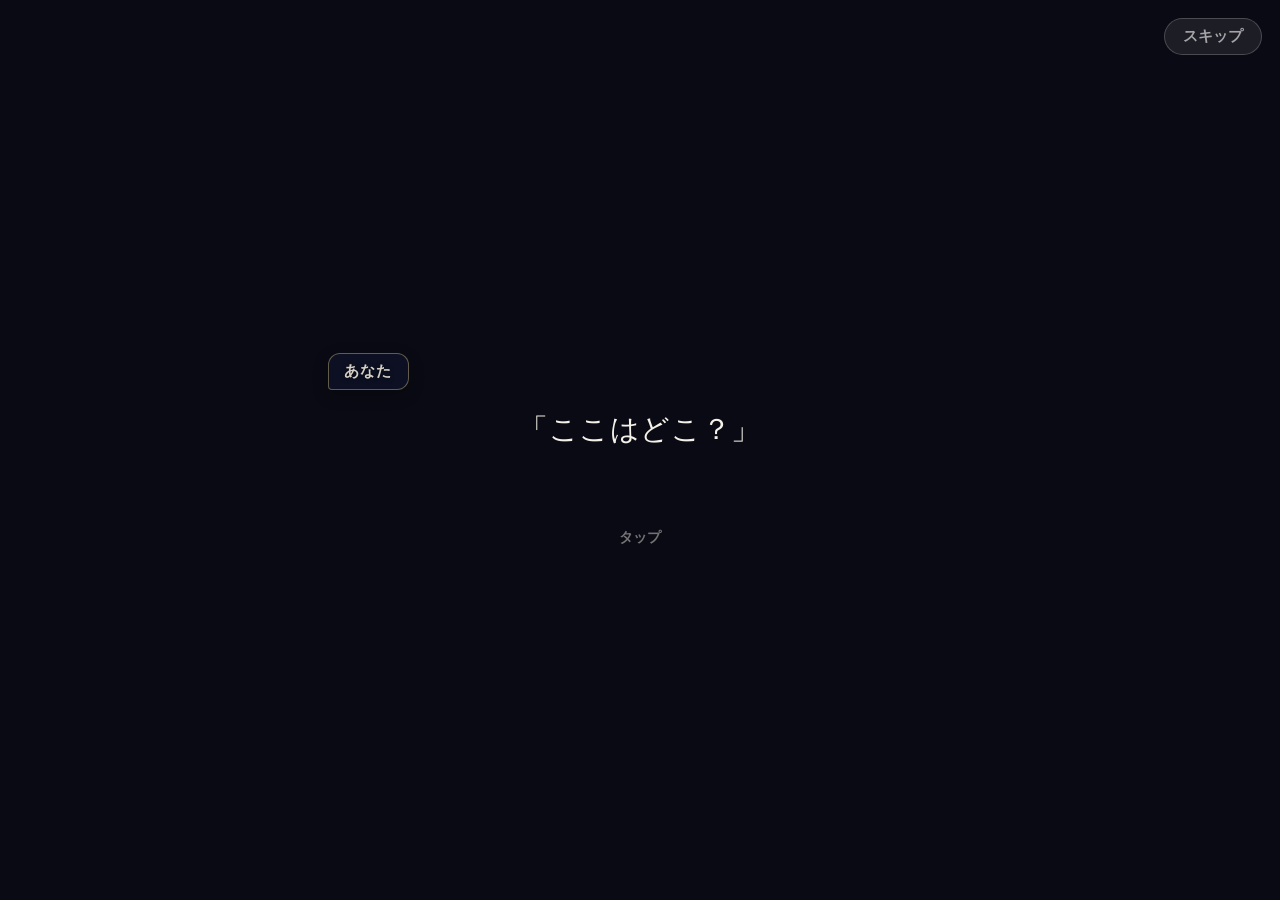
==== index.html @ b4d633e5 "Refine selection and portrait UI" ====
<!DOCTYPE html>
<html lang="en">
<head>
  <meta charset="UTF-8">
  <meta name="viewport" content="width=device-width, initial-scale=1.0, maximum-scale=1.0, user-scalable=no">
  <title>My Family — ESL Speaking Activity</title>
  <link rel="stylesheet" href="css/styles.css">
</head>
<body>

<!-- Loading screen (shown while DiceBear images fetch) -->
<div id="loading-screen">
  <div id="loading-title">よみこみちゅう…</div>
</div>

<!-- ═══════════════════════════════════════════════════════════════════
     PHASE 0 — INTRO (mysterious isekai-style text opening)
═══════════════════════════════════════════════════════════════════ -->
<div id="phase-intro" class="phase">
  <button id="intro-skip-btn">スキップ</button>
  <div id="intro-tap-zone">
    <div id="intro-speaker"></div>
    <div id="intro-line"></div>
    <div id="intro-hint">タップ</div>
    <button id="intro-yes-btn" class="btn btn-primary btn-lg intro-control" style="display:none;">はい</button>
    <div id="intro-input-wrap" class="intro-control" style="display:none;">
      <input id="intro-name-input" type="text" maxlength="20" placeholder="なまえ" autocomplete="off">
      <button id="intro-next-btn" class="btn btn-primary btn-lg">つぎへ</button>
    </div>
  </div>
</div>

<!-- ═══════════════════════════════════════════════════════════════════
     PHASE 1 — CHOOSE YOUR FAMILY
═══════════════════════════════════════════════════════════════════ -->
<div id="phase-choose" class="phase rpg-scene">
  <div class="rpg-header-panel">
    <h1 id="choose-header">This is my grandfather.</h1>
    <p id="choose-subtitle" class="rpg-subtitle">新しいおじいさんに会いましょう。</p>
  </div>
  <div class="page-body">
    <div id="char-grid" class="char-grid"></div>
    <div class="choose-actions">
      <button id="reroll-btn" class="btn btn-ghost btn-sm" aria-label="ほかの人に会う" title="ほかの人に会う">
        <svg width="22" height="22" viewBox="0 0 24 24" fill="none" stroke="currentColor" stroke-width="2.5" stroke-linecap="round" stroke-linejoin="round">
          <path d="M23 4v6h-6"/>
          <path d="M1 20v-6h6"/>
          <path d="M3.51 9a9 9 0 0 1 14.85-3.36L23 10M1 14l4.64 4.36A9 9 0 0 0 20.49 15"/>
        </svg>
        <span>ほかの人に会う</span>
      </button>
    </div>
  </div>

  <!-- Character profile card (slides in over the gallery on portrait click) -->
  <div id="profile-overlay">
    <div id="profile-card">
      <div id="profile-left">
        <img id="profile-portrait" src="" alt="">
      </div>
      <div id="profile-right">
        <div id="profile-section">
          <div id="profile-fields"></div>
        </div>
        <div id="profile-actions">
          <button id="profile-back-btn" class="btn btn-ghost btn-lg">もどる</button>
          <button id="profile-choose-btn" class="btn btn-primary btn-lg">この人にする</button>
        </div>
      </div>
    </div>
  </div>
</div>

<!-- ═══════════════════════════════════════════════════════════════════
     PHASE 2 — ASSIGN ROLES BY SPEAKING
═══════════════════════════════════════════════════════════════════ -->
<div id="phase-assign" class="phase">
  <div id="assign-layout">

    <!-- Picture area: character fills the screen, overlaid controls -->
    <div id="assign-picture-area">

      <!-- Top overlay: prompt -->
      <div id="assign-prompt">
        <div id="assign-instruction">えいごで言ってみよう！</div>
        <div id="assign-sentence"></div>
      </div>

      <!-- Character image -->
      <img id="assign-char-img" src="" alt="character">

      <!-- Feedback + transcript overlaid above mic -->
      <div id="feedback-msg" class="feedback-msg"></div>
      <div id="transcript-box"></div>

      <!-- Bottom-left overlay: undo -->
      <button id="undo-btn" disabled>
        <svg width="18" height="18" viewBox="0 0 24 24" fill="none" stroke="currentColor" stroke-width="2.5" stroke-linecap="round" stroke-linejoin="round">
          <path d="M9 14L4 9l5-5"/>
          <path d="M4 9h10.5a5.5 5.5 0 0 1 0 11H11"/>
        </svg>
        もどす
      </button>

      <!-- Bottom-center overlay: mic label + mic -->
      <div id="mic-label">タップして はなそう</div>
      <button id="mic-btn" aria-label="タップして はなそう">
        <svg viewBox="0 0 24 24" xmlns="http://www.w3.org/2000/svg">
          <path d="M12 1a4 4 0 0 1 4 4v6a4 4 0 0 1-8 0V5a4 4 0 0 1 4-4zm7 9a1 1 0 0 1 1 1 8 8 0 0 1-7 7.94V21h2a1 1 0 0 1 0 2H9a1 1 0 0 1 0-2h2v-2.06A8 8 0 0 1 4 11a1 1 0 0 1 2 0 6 6 0 0 0 12 0 1 1 0 0 1 1-1z"/>
        </svg>
      </button>

    </div>

  </div>
</div>

<!-- ═══════════════════════════════════════════════════════════════════
     PHASE 3 — SELFIE
═══════════════════════════════════════════════════════════════════ -->
<div id="phase-selfie" class="phase rpg-scene">
  <div class="rpg-header-panel">
    <h1 class="icon-heading">
      <svg width="26" height="26" viewBox="0 0 24 24" fill="none" stroke="currentColor" stroke-width="2.5" stroke-linecap="round" stroke-linejoin="round">
        <path d="M23 19a2 2 0 0 1-2 2H3a2 2 0 0 1-2-2V8a2 2 0 0 1 2-2h4l2-3h6l2 3h4a2 2 0 0 1 2 2z"/>
        <circle cx="12" cy="13" r="4"/>
      </svg>
      かぞくしゃしんの じかん！
    </h1>
    <p class="rpg-subtitle">かぞくしゃしんの ために じどりを とろう！</p>
  </div>
  <div id="selfie-wrap">
    <video id="selfie-video" autoplay playsinline muted></video>
    <img id="selfie-preview" src="" alt="Your selfie" style="display:none;">
    <div id="selfie-feedback" style="display:none;background:#FEE2E2;color:#991B1B;border-radius:12px;padding:12px 16px;font-weight:700;font-size:.95rem;text-align:center;max-width:400px;width:100%;"></div>
    <div id="selfie-actions">
      <button id="retake-btn" class="btn btn-ghost" disabled>とりなおす</button>
      <button id="snap-btn" class="btn btn-success" aria-label="しゃしんを とる" title="しゃしんを とる" disabled>
        <svg width="34" height="34" viewBox="0 0 24 24" fill="none" stroke="currentColor" stroke-width="2.5" stroke-linecap="round" stroke-linejoin="round">
          <path d="M23 19a2 2 0 0 1-2 2H3a2 2 0 0 1-2-2V8a2 2 0 0 1 2-2h4l2-3h6l2 3h4a2 2 0 0 1 2 2z"/>
          <circle cx="12" cy="13" r="4"/>
        </svg>
      </button>
      <button id="selfie-next-btn" class="btn btn-primary btn-lg" disabled>つぎへ →</button>
    </div>
  </div>
</div>

<!-- ═══════════════════════════════════════════════════════════════════
     PHASE 4 — AUTO-PRESENTATION
═══════════════════════════════════════════════════════════════════ -->
<div id="phase-presentation" class="phase rpg-scene">
  <div class="rpg-header-panel">
    <h1>My family</h1>
  </div>
  <div id="pres-wrap">
    <div id="pres-char-frame">
      <img id="pres-char-img" src="" alt="family member" width="240" height="336">
    </div>
    <div id="pres-progress"></div>
  </div>
</div>

<!-- ═══════════════════════════════════════════════════════════════════
     PHASE 5 — FAMILY PHOTO
═══════════════════════════════════════════════════════════════════ -->
<div id="phase-photo" class="phase">
  <div id="photo-wrap">
    <canvas id="family-photo-canvas"></canvas>
    <div id="photo-actions">
      <button id="download-btn" class="btn btn-success">
        <svg width="20" height="20" viewBox="0 0 24 24" fill="none" stroke="currentColor" stroke-width="2.5" stroke-linecap="round" stroke-linejoin="round">
          <path d="M21 15v4a2 2 0 0 1-2 2H5a2 2 0 0 1-2-2v-4"/>
          <polyline points="7 10 12 15 17 10"/>
          <line x1="12" y1="15" x2="12" y2="3"/>
        </svg>
        <span>しゃしんを ほぞん</span>
      </button>
      <button id="play-again-btn" class="btn btn-primary">もういちど あそぶ！</button>
    </div>
  </div>
</div>

<!-- "Let's talk!" hint bubble — rotates among family portraits on the photo screen -->
<div id="hint-bubble">💬 はなそう！</div>

<!-- Golden glow + star, anchored over the player's own portrait once every
     family member has been spoken with -->
<div id="me-glow"><span id="me-star">★</span></div>

<!-- ═══════════════════════════════════════════════════════════════════
     CONVERSATION SCENE (opens over the family photo screen)
═══════════════════════════════════════════════════════════════════ -->
<div id="convo-overlay">
  <button id="convo-close-btn" aria-label="とじる" title="とじる">✕</button>
  <div id="convo-layout">
    <div id="convo-portrait-frame">
      <img id="convo-portrait" src="" alt="">
    </div>
    <div id="convo-box">
      <div id="convo-speaker"></div>
      <div id="convo-text"></div>
      <div id="convo-answers"></div>
      <div id="convo-hint">▼</div>
    </div>
  </div>
</div>

<!-- ═══════════════════════════════════════════════════════════════════
     REFLECTION SCENE — the epilogue, in the player's bedroom
═══════════════════════════════════════════════════════════════════ -->
<div id="reflect-overlay">
  <div id="reflect-box">
    <div id="reflect-portrait-wrap">
      <img id="reflect-portrait" src="" alt="">
    </div>
    <div id="reflect-body">
      <div id="reflect-speaker"></div>
      <div id="reflect-text"></div>
      <div id="reflect-choices"></div>
      <div id="reflect-hint">▼</div>
    </div>
  </div>
  <div id="reflect-end">
    <div id="reflect-end-title">The End</div>
    <div id="reflect-end-sub">あそんでくれて ありがとう！</div>
    <button id="reflect-replay-btn" class="btn btn-primary">もういちど あそぶ！</button>
  </div>
</div>

<!-- Camera flash overlay -->
<div id="flash-overlay"></div>

<!-- Scene transition (fade to white, then fade back in) -->
<div id="scene-fade"></div>

<!-- Fade to black, used going into the reflection scene -->
<div id="black-fade"></div>

<!-- Scripts — load order matters (dependencies first) -->
<script src="js/characters.js"></script>
<script src="js/speech.js"></script>
<script src="js/recorder.js"></script>
<script src="js/selfie.js"></script>
<script src="js/presentation.js"></script>
<script src="js/photo.js"></script>
<script src="js/intro.js"></script>
<script src="js/profile.js"></script>
<script src="js/conversation.js"></script>
<script src="js/reflection.js"></script>
<script src="js/main.js"></script>
</body>
</html>
---- css/styles.css ----
/* =====================================================================
   ESL Family Speaking Activity — styles.css
   ===================================================================== */

:root {
  --blue:      #3B82F6;
  --blue-dark: #2563EB;
  --teal:      #14B8A6;
  --orange:    #F97316;
  --yellow:    #FBBF24;
  --green:     #22C55E;
  --green-dark:#16A34A;
  --red:       #EF4444;
  --purple:    #A855F7;
  --bg:        #F0F9FF;
  --card-bg:   #FFFFFF;
  --text:      #1E293B;
  --muted:     #64748B;
  --radius:    16px;
  --shadow:    0 4px 16px rgba(0,0,0,.12);
}

*, *::before, *::after { box-sizing: border-box; margin: 0; padding: 0; }

/* ── Loading screen (dark, matches the intro's style) ─────────────── */
#loading-screen {
  position: fixed;
  inset: 0;
  background: #0A0A14;
  z-index: 9999;
  display: flex;
  align-items: center;
  justify-content: center;
}
#loading-title {
  font-size: 1.4rem;
  font-weight: 500;
  color: #F4F1E8;
  letter-spacing: .04em;
  animation: loading-pulse 1.4s ease-in-out infinite;
}
@keyframes loading-pulse {
  0%, 100% { opacity: .4; }
  50%      { opacity: 1; }
}

html, body {
  height: 100%;
  background: var(--bg);
  color: var(--text);
  font-family: 'Segoe UI', 'Helvetica Rounded', Arial, sans-serif;
  font-size: 18px;
  line-height: 1.4;
}

/* ── Phase visibility ─────────────────────────────────────────────── */
.phase { display: none; }
.phase.active { display: flex; flex-direction: column; min-height: 100vh; }

/* ── Shared layout helpers ────────────────────────────────────────── */
.icon-heading { display: flex; align-items: center; justify-content: center; gap: 8px; }

.page-body {
  flex: 1;
  padding: 16px;
  max-width: 900px;
  margin: 0 auto;
  width: 100%;
}

/* ── Buttons ──────────────────────────────────────────────────────── */
.btn {
  display: inline-flex;
  align-items: center;
  justify-content: center;
  gap: 8px;
  padding: 14px 28px;
  border: none;
  border-radius: 50px;
  font-size: 1.1rem;
  font-weight: 700;
  cursor: pointer;
  white-space: nowrap;
  transition: transform .1s, box-shadow .1s, opacity .2s;
  user-select: none;
  -webkit-tap-highlight-color: transparent;
}
.btn:active { transform: scale(.96); }
.btn:disabled { opacity: .4; pointer-events: none; }

.btn-primary  { background: var(--blue);   color: #fff; box-shadow: 0 4px 12px rgba(59,130,246,.4); }
.btn-primary:hover  { background: var(--blue-dark); }
.btn-success  { background: var(--green);  color: #fff; box-shadow: 0 4px 12px rgba(34,197,94,.4); }
.btn-success:hover  { background: var(--green-dark); }
.btn-orange   { background: var(--orange); color: #fff; box-shadow: 0 4px 12px rgba(249,115,22,.4); }
.btn-ghost    { background: #fff;          color: var(--blue); border: 2px solid var(--blue); }
.btn-ghost:hover { background: var(--blue); color: #fff; }
.btn-danger   { background: var(--red);    color: #fff; }
.btn-sm       { padding: 10px 20px; font-size: .95rem; }
.btn-lg       { padding: 18px 36px; font-size: 1.25rem; }

/* ── ═══════════════════════════════════════════════════════════════
   PHASE 0 — INTRO (mysterious text opening)
   ══════════════════════════════════════════════════════════════════ */
#phase-intro.active {
  align-items: center;
  justify-content: center;
  background: #0A0A14;
  position: relative;
  overflow: hidden;
  padding: 24px;
}

#intro-skip-btn {
  position: absolute;
  top: 18px;
  right: 18px;
  background: rgba(255,255,255,.08);
  color: rgba(255,255,255,.6);
  border: 1px solid rgba(255,255,255,.2);
  border-radius: 50px;
  padding: 8px 18px;
  font-size: .82rem;
  font-weight: 700;
  font-family: inherit;
  cursor: pointer;
  z-index: 20;
  transition: background .15s, color .15s;
}
#intro-skip-btn:hover { background: rgba(255,255,255,.16); color: #fff; }

#intro-tap-zone {
  width: 100%;
  max-width: 640px;
  min-height: 60vh;
  display: flex;
  flex-direction: column;
  align-items: center;
  justify-content: center;
  gap: 36px;
  cursor: pointer;
}

#intro-speaker {
  align-self: flex-start;
  min-height: 1.6em;
  margin: 0 0 -24px 8px;
  padding: 6px 15px 7px;
  border: 1px solid rgba(240,214,150,.38);
  border-radius: 12px 12px 12px 4px;
  background: rgba(16,22,44,.62);
  color: rgba(253,246,230,.84);
  font-size: .86rem;
  font-weight: 800;
  letter-spacing: .08em;
  text-align: left;
  text-shadow: 0 1px 4px rgba(0,0,0,.55);
  box-shadow: 0 5px 16px rgba(0,0,0,.22);
}

#intro-line {
  color: #F4F1E8;
  font-size: 1.6rem;
  font-weight: 500;
  text-align: center;
  line-height: 1.9;
  letter-spacing: .02em;
  min-height: 3.8em;
  white-space: pre-wrap;
  opacity: 0;
}
#intro-line.fade-in { animation: intro-fade-in .7s ease forwards; }
#intro-line.typing::after {
  content: '▌';
  margin-left: 3px;
  animation: intro-blink 1s step-start infinite;
}
@keyframes intro-fade-in { from { opacity: 0; } to { opacity: 1; } }
@keyframes intro-blink   { 50% { opacity: 0; } }

#intro-hint {
  color: rgba(244,241,232,.45);
  font-size: .8rem;
  font-weight: 700;
  text-align: center;
  letter-spacing: .02em;
  margin-top: -20px;
}

.intro-control { cursor: pointer; }

#intro-input-wrap {
  display: flex;
  flex-direction: column;
  align-items: center;
  gap: 16px;
  width: 100%;
  max-width: 320px;
}
#intro-name-input {
  width: 100%;
  padding: 16px 20px;
  font-size: 1.2rem;
  font-family: inherit;
  text-align: center;
  border-radius: 50px;
  border: 2px solid rgba(255,255,255,.3);
  background: rgba(255,255,255,.07);
  color: #fff;
  outline: none;
}
#intro-name-input::placeholder { color: rgba(255,255,255,.4); }
#intro-name-input:focus { border-color: var(--blue); }
#intro-name-input.shake { animation: intro-shake .4s; }
@keyframes intro-shake {
  0%, 100% { transform: translateX(0); }
  25%      { transform: translateX(-8px); }
  75%      { transform: translateX(8px); }
}

/* ── ═══════════════════════════════════════════════════════════════
   PHASE 1 — CHOOSE
   ══════════════════════════════════════════════════════════════════ */

/* ── Sense of place: a warm, softly-lit castle scene ───────────────
   Shared by every "menu-like" phase (choose, selfie, presentation) so
   the player stays inside the game world throughout — only the scene
   image itself (--scene-img) differs per phase. Darkened toward the
   edges so foreground content stays the visual focus. */
.rpg-scene.active {
  position: relative;
  background-color: #1A2440;
  background-image:
    /* vignette — darkens the edges */
    radial-gradient(ellipse 120% 85% at 50% 40%,
      rgba(0,0,0,0) 25%, rgba(10,14,28,.5) 75%, rgba(6,9,20,.78) 100%),
    /* gentle overall darken for contrast against foreground content */
    linear-gradient(rgba(8,10,22,.25), rgba(8,10,22,.25)),
    var(--scene-img);
  background-repeat: no-repeat, no-repeat, no-repeat;
  background-size: cover, cover, cover;
  background-position: center, center, center;
}
#phase-choose.active       { --scene-img: url('../assets/choose-bg.jpg'); }
#phase-selfie.active       { --scene-img: url('../assets/selfie-bg.jpg'); }
#phase-presentation.active { --scene-img: url('../assets/presentation-bg.jpg'); }

/* ── JRPG-style title panel ───────────────────────────────────────── */
.rpg-header-panel {
  position: relative;
  margin: 18px auto 4px;
  padding: 14px 34px 15px;
  max-width: 640px;
  width: calc(100% - 32px);
  text-align: center;
  color: #FDF6E6;
  background:
    linear-gradient(to bottom, rgba(28,36,66,.95), rgba(16,22,44,.95));
  border: 2px solid rgba(240,214,150,.75);
  border-radius: 14px;
  box-shadow:
    0 0 0 4px rgba(16,22,44,.9),          /* outer dark rim */
    0 10px 28px rgba(0,0,0,.5),
    inset 0 0 22px rgba(120,150,220,.16); /* soft inner glow */
}
/* thin inset gold hairline, classic JRPG window trim */
.rpg-header-panel::after {
  content: '';
  position: absolute;
  inset: 4px;
  border: 1px solid rgba(240,214,150,.28);
  border-radius: 9px;
  pointer-events: none;
}
.rpg-header-panel h1 {
  font-size: 1.55rem;
  font-weight: 800;
  letter-spacing: .01em;
  text-shadow: 0 2px 6px rgba(0,0,0,.6);
}
.rpg-subtitle {
  margin-top: 6px;
  font-size: .95rem;
  font-weight: 600;
  color: rgba(253,246,230,.82);
  text-shadow: 0 1px 4px rgba(0,0,0,.5);
}

.char-grid {
  display: grid;
  grid-template-columns: repeat(3, minmax(0, 1fr));
  justify-content: center;
  gap: clamp(8px, 1.4vw, 12px);
  width: min(900px, calc(100% - 24px));
  margin: 20px auto 12px;
}

/* Cards fade+rise in one after another (delay set per-card from JS), then
   settle into a barely-there idle float so the characters feel alive.
   Entrance uses `transform`, idle uses the inner image, and hover/tap use
   the standalone `scale` property — so none of the three fight each other. */
.char-card {
  width: 100%;
  min-width: 0;
  background: var(--card-bg);
  border-radius: var(--radius);
  box-shadow: var(--shadow);
  padding: 10px 8px 12px;
  text-align: center;
  cursor: pointer;
  border: 3px solid transparent;
  overflow: hidden;
  user-select: none;
  -webkit-tap-highlight-color: transparent;
  animation: card-enter .55s cubic-bezier(.22,1,.36,1) both;
  animation-delay: var(--enter-delay, 0ms);
  transition: border-color .18s, box-shadow .25s, background .18s, scale .22s cubic-bezier(.34,1.56,.64,1);
}
@keyframes card-enter {
  from { opacity: 0; transform: translateY(18px); }
  to   { opacity: 1; transform: translateY(0); }
}

.char-card:hover {
  scale: 1.03;
  box-shadow: 0 10px 28px rgba(0,0,0,.3);
}

/* Tap feedback — enlarge with a warm glow before the profile opens */
.char-card.picking {
  scale: 1.07;
  border-color: var(--yellow);
  box-shadow:
    0 0 0 5px rgba(251,191,36,.4),
    0 0 34px 8px rgba(251,191,36,.55),
    0 14px 34px rgba(0,0,0,.35);
}

.char-card.selected {
  border-color: var(--orange);
  background: #FFF7ED;
  scale: 1.03;
  box-shadow: 0 8px 24px rgba(249,115,22,.35);
}

.char-card canvas,
.char-card img {
  width: min(240px, 100%);
  height: clamp(230px, 34vw, 336px);
  object-fit: contain;
  display: block;
  margin: 0 auto 6px;
  animation: portrait-idle var(--idle-dur, 4s) ease-in-out infinite;
  animation-delay: var(--enter-delay, 0ms);
}
.char-card img.crop-chest {
  object-fit: cover;
  object-position: 50% 8%;
  scale: 1.32;
  transform-origin: 50% 8%;
}
@keyframes portrait-idle {
  0%, 100% { transform: translateY(0)     scale(1);     }
  50%      { transform: translateY(-2px)  scale(1.006); }
}

.choose-actions {
  display: flex;
  flex-wrap: wrap;
  gap: 12px;
  justify-content: center;
  padding: 12px 0 20px;
}

@keyframes lineup-pop {
  from { opacity: 0; transform: scale(.4) translateY(-8px); }
  to   { opacity: 1; transform: scale(1) translateY(0); }
}

/* Checkmark stamped on a card the moment it is confirmed */
.char-card { position: relative; }
.char-card .card-check {
  position: absolute;
  top: 8px;
  right: 8px;
  width: 40px;
  height: 40px;
  border-radius: 50%;
  background: var(--green);
  color: #fff;
  display: flex;
  align-items: center;
  justify-content: center;
  box-shadow: 0 3px 10px rgba(0,0,0,.28);
  animation: lineup-pop .35s cubic-bezier(.34,1.56,.64,1) both;
}

/* ── ═══════════════════════════════════════════════════════════════
   PHASE 1b — CHARACTER PROFILE CARD
   ══════════════════════════════════════════════════════════════════ */
#profile-overlay {
  position: fixed;
  inset: 0;
  z-index: 500;
  background: rgba(12, 16, 28, .72);
  backdrop-filter: blur(3px);
  -webkit-backdrop-filter: blur(3px);
  display: flex;
  align-items: center;
  justify-content: center;
  padding: 20px 16px;
  opacity: 0;
  visibility: hidden;
  transition: opacity .3s ease, visibility .3s;
}
#profile-overlay.active { opacity: 1; visibility: visible; }

#profile-card {
  display: flex;
  align-items: stretch;
  gap: 28px;
  background: var(--card-bg);
  border-radius: 28px;
  box-shadow: 0 18px 50px rgba(0,0,0,.4);
  width: 100%;
  max-width: 780px;
  max-height: 92vh;
  overflow: hidden;
  padding: 24px 28px;
  text-align: left;
  transform: translateX(60px);
  opacity: 0;
  transition: transform .4s cubic-bezier(.22,1,.36,1), opacity .4s ease;
}
#profile-overlay.active #profile-card { transform: translateX(0); opacity: 1; }

#profile-left {
  flex-shrink: 0;
  width: 240px;
  height: 336px;
  overflow: hidden;
}

#profile-portrait {
  width: 240px;
  height: 336px;
  object-fit: contain;
  display: block;
  animation: portrait-zoom .5s cubic-bezier(.22,1,.36,1) both;
}
#profile-portrait.crop-chest {
  object-fit: cover;
  object-position: 50% 8%;
  scale: 1.32;
  transform-origin: 50% 8%;
}
@keyframes portrait-zoom {
  from { transform: scale(.8); opacity: 0; }
  to   { transform: scale(1);  opacity: 1; }
}

#profile-right {
  flex: 1;
  min-width: 0;
  display: flex;
  flex-direction: column;
}

/* ── プロフィール section ──────────────────────────────────────────── */
.profile-field {
  font-size: 1.04rem;
  font-weight: 600;
  color: var(--text);
  line-height: 1.5;
  margin-top: 6px;
}
.profile-field:first-child { margin-top: 0; }
.profile-field strong {
  color: var(--muted);
  font-weight: 800;
}

/* ── Action buttons ────────────────────────────────────────────────── */
#profile-actions {
  display: flex;
  gap: 12px;
  margin-top: auto; /* bottom-align with the portrait to the left */
}
#profile-actions .btn { flex: 1; padding: 14px 16px; font-size: 1rem; }

@media (max-width: 660px) {
  #profile-card {
    flex-direction: column;
    align-items: center;
    max-height: 92vh;
    overflow-y: auto;
  }
  #profile-left { width: 200px; height: 280px; }
  #profile-portrait { width: 200px; height: 280px; }
  #profile-right { width: 100%; }
}

/* ── ═══════════════════════════════════════════════════════════════
   PHASE 2 — ASSIGN  (full-screen picture + sidebar)
   ══════════════════════════════════════════════════════════════════ */

/* Override default phase column layout for assign */
#phase-assign.active {
  flex-direction: row;
  height: 100vh;
  min-height: unset;
  overflow: hidden;
  padding: 0;
}

#assign-layout {
  display: flex;
  flex-direction: row;
  width: 100%;
  height: 100%;
  justify-content: center;
}

/* ── Picture area ─────────────────────────────────────────────────
   Capped to a portrait-ish aspect ratio (matching the character art)
   instead of stretching edge-to-edge — on a wide landscape screen,
   filling the full width would force object-fit:cover to crop most
   of the portrait away. min() falls back to full width on narrow
   (phone) screens where that cap never kicks in. */
#assign-picture-area {
  width: min(100%, 66.67vh);
  height: 100%;
  position: relative;
  overflow: hidden;
  background: #fff;
  display: flex;
  align-items: center;
  justify-content: center;
}

#assign-char-img {
  width: 100%;
  height: 100%;
  object-fit: cover;
  object-position: 50% 15%;
  display: block;
  pointer-events: none;
  user-select: none;
}
#assign-char-img.crop-chest {
  object-position: 50% 8%;
  scale: 1.32;
  transform-origin: 50% 8%;
}

/* Top overlay: instruction + target sentence */
#assign-prompt {
  position: absolute;
  top: 0;
  left: 0;
  right: 0;
  text-align: center;
  padding: 14px 16px 28px;
  background: linear-gradient(to bottom, rgba(0,0,0,.72) 0%, rgba(0,0,0,0) 100%);
  z-index: 10;
  pointer-events: none;
}
#assign-instruction {
  font-size: .9rem;
  font-weight: 700;
  color: rgba(255,255,255,.85);
  text-shadow: 0 1px 6px rgba(0,0,0,.6);
  margin-bottom: 2px;
}
#assign-sentence {
  font-size: 1.6rem;
  font-weight: 800;
  color: #fff;
  text-shadow: 0 2px 8px rgba(0,0,0,.5);
}

/* Mic button — absolute bottom-centre */
#mic-btn {
  position: absolute;
  bottom: 26px;
  left: 50%;
  transform: translateX(-50%);
  z-index: 10;
  width: 80px;
  height: 80px;
  border-radius: 50%;
  background: var(--green);
  border: none;
  cursor: pointer;
  display: flex;
  align-items: center;
  justify-content: center;
  box-shadow: 0 4px 20px rgba(34,197,94,.6);
  transition: transform .1s, box-shadow .1s;
  flex-shrink: 0;
}
#mic-btn:active { transform: translateX(-50%) scale(.93); }
#mic-btn.listening {
  background: var(--red);
  box-shadow: 0 0 0 8px rgba(239,68,68,.28), 0 0 0 18px rgba(239,68,68,.12);
  animation: pulse-ring 1.2s ease-out infinite;
}
#mic-btn svg { width: 36px; height: 36px; fill: #fff; }

@keyframes pulse-ring {
  0%   { box-shadow: 0 0 0 4px rgba(239,68,68,.4), 0 0 0 10px rgba(239,68,68,.2); }
  100% { box-shadow: 0 0 0 16px rgba(239,68,68,.0), 0 0 0 30px rgba(239,68,68,.0); }
}

/* Mic label — just above mic button */
#mic-label {
  position: absolute;
  bottom: 114px;
  left: 50%;
  transform: translateX(-50%);
  font-size: .82rem;
  font-weight: 700;
  color: rgba(255,255,255,.82);
  text-shadow: 0 1px 6px rgba(0,0,0,.6);
  white-space: nowrap;
  z-index: 10;
  pointer-events: none;
}

/* Undo button — absolute bottom-left */
#undo-btn {
  position: absolute;
  bottom: 30px;
  left: 14px;
  z-index: 10;
  background: rgba(255,255,255,.15);
  backdrop-filter: blur(8px);
  -webkit-backdrop-filter: blur(8px);
  border: 2px solid rgba(255,255,255,.35);
  color: rgba(255,255,255,.9);
  border-radius: 50px;
  padding: 10px 16px;
  font-size: .88rem;
  font-weight: 700;
  font-family: inherit;
  cursor: pointer;
  transition: background .15s, transform .1s;
  display: flex;
  align-items: center;
  gap: 6px;
}
#undo-btn:hover  { background: rgba(255,255,255,.25); }
#undo-btn:active { transform: scale(.96); }
#undo-btn:disabled { opacity: .3; pointer-events: none; }

/* Transcript — above mic label */
#transcript-box {
  position: absolute;
  bottom: 162px;
  left: 50%;
  transform: translateX(-50%);
  background: rgba(0,0,0,.58);
  backdrop-filter: blur(8px);
  -webkit-backdrop-filter: blur(8px);
  border: 1px solid rgba(255,255,255,.25);
  border-radius: 12px;
  padding: 8px 16px;
  font-size: .9rem;
  color: #fff;
  white-space: nowrap;
  max-width: calc(100% - 32px);
  text-align: center;
  z-index: 10;
  display: none;
}
#transcript-box.visible { display: block; }

/* Feedback — above transcript */
#feedback-msg {
  position: absolute;
  bottom: 210px;
  left: 50%;
  transform: translateX(-50%);
  font-size: .95rem;
  font-weight: 700;
  text-align: center;
  white-space: nowrap;
  max-width: calc(100% - 32px);
  padding: 8px 18px;
  border-radius: 10px;
  z-index: 10;
  pointer-events: none;
}
#feedback-msg:empty { display: none; }
#feedback-msg.success { background: #16A34A; color: #fff; box-shadow: 0 4px 14px rgba(0,0,0,.3); }
#feedback-msg.error   { background: #DC2626; color: #fff; box-shadow: 0 4px 14px rgba(0,0,0,.3); }
#feedback-msg.info    { background: #EA580C; color: #fff; box-shadow: 0 4px 14px rgba(0,0,0,.3); }

/* ── ═══════════════════════════════════════════════════════════════
   PHASE 3 — SELFIE
   ══════════════════════════════════════════════════════════════════ */
#phase-selfie.active {
  height: 100dvh;
  min-height: 100dvh;
  overflow: hidden;
}

#phase-selfie.active .rpg-header-panel {
  flex: 0 0 auto;
  margin: 10px auto 0;
  padding: 10px 26px 11px;
}

#phase-selfie.active .rpg-header-panel h1 {
  font-size: clamp(1.05rem, 3vh, 1.45rem);
}

#phase-selfie.active .rpg-subtitle {
  font-size: clamp(.78rem, 2vh, .95rem);
  margin-top: 3px;
}

#selfie-wrap {
  flex: 1 1 auto;
  min-height: 0;
  display: flex;
  flex-direction: column;
  align-items: center;
  gap: 12px;
  padding: 8px 16px 12px;
  justify-content: center;
}

#selfie-video {
  width: 100%;
  max-width: min(520px, 82vw, calc((100dvh - 210px) * .75));
  max-height: calc(100dvh - 210px);
  border-radius: var(--radius);
  border: 3px solid rgba(240,214,150,.6);
  box-shadow: 0 10px 30px rgba(0,0,0,.5);
  background: #000;
  aspect-ratio: 3/4;
  object-fit: cover;
  transform: scaleX(-1);
}

#selfie-preview {
  width: 100%;
  max-width: min(520px, 82vw, calc((100dvh - 210px) * .75));
  max-height: calc(100dvh - 210px);
  object-fit: contain;
  border-radius: var(--radius);
  border: 3px solid rgba(240,214,150,.6);
  box-shadow: 0 10px 30px rgba(0,0,0,.5);
  display: none;
}

#selfie-actions {
  display: grid;
  grid-template-columns: 1fr auto 1fr;
  align-items: center;
  gap: 12px;
  width: 100%;
  max-width: min(520px, 82vw, calc((100dvh - 210px) * .75));
}
#selfie-actions #retake-btn      { justify-self: start; }
#selfie-actions #selfie-next-btn { justify-self: end; }

#snap-btn {
  justify-self: center;
  width: 84px;
  height: 84px;
  padding: 0;
  border-radius: 50%;
  flex-shrink: 0;
}

@media (max-height: 720px) {
  #selfie-wrap { gap: 8px; padding-top: 6px; }
  #selfie-video,
  #selfie-preview {
    max-width: min(440px, 82vw, calc((100dvh - 185px) * .75));
    max-height: calc(100dvh - 185px);
  }
  #snap-btn {
    width: 72px;
    height: 72px;
  }
}

/* ── ═══════════════════════════════════════════════════════════════
   PHASE 4 — PRESENTATION
   ══════════════════════════════════════════════════════════════════ */
#pres-wrap {
  display: flex;
  flex-direction: column;
  align-items: center;
  gap: 20px;
  padding: 20px 16px;
}

#pres-char-frame {
  background: var(--card-bg);
  border-radius: 24px;
  border: 3px solid rgba(240,214,150,.6);
  box-shadow: 0 12px 34px rgba(0,0,0,.5);
  padding: 24px;
  text-align: center;
  width: 100%;
  max-width: 360px;
  overflow: hidden;
}

#pres-char-img {
  width: 240px;
  height: 336px;
  object-fit: contain;
  display: block;
  margin: 0 auto 12px;
}
#pres-char-img.crop-chest {
  object-fit: cover;
  object-position: 50% 8%;
  scale: 1.32;
  transform-origin: 50% 8%;
}

@keyframes pop-in {
  0%   { opacity: 0; transform: scale(.6); }
  70%  { transform: scale(1.08); }
  100% { opacity: 1; transform: scale(1); }
}
#pres-char-frame.pop { animation: pop-in .5s cubic-bezier(.34,1.56,.64,1) both; }

#pres-progress {
  font-size: 1rem;
  font-weight: 700;
  color: rgba(253,246,230,.75);
  text-shadow: 0 1px 4px rgba(0,0,0,.5);
}

/* ── ═══════════════════════════════════════════════════════════════
   PHASE 5 — FAMILY PHOTO  (full-screen, overlaid buttons)
   ══════════════════════════════════════════════════════════════════ */
#phase-photo.active {
  padding: 0;
  min-height: unset;
  height: 100vh;
  overflow: hidden;
  background: #000;
}

#photo-wrap {
  position: relative;
  width: 100%;
  height: 100%;
  display: flex;
  align-items: center;
  justify-content: center;
}

#family-photo-canvas {
  display: block;
  width: 100%;
  height: 100%;
  object-fit: contain;
  cursor: pointer;
}

#photo-actions {
  position: absolute;
  bottom: 28px;
  left: 50%;
  transform: translateX(-50%);
  display: flex;
  gap: 14px;
  flex-wrap: wrap;
  justify-content: center;
  z-index: 10;
}

/* "Tap me!" hint bubble — JS anchors it (left/top) to a portrait's
   on-screen position; position:fixed keeps that independent of any
   ancestor's layout. Purely decorative, so clicks pass through to the
   canvas beneath it. */
#hint-bubble {
  position: fixed;
  left: 0;
  top: 0;
  z-index: 9;
  transform: translate(-50%, calc(-100% - 14px));
  background: #fff;
  color: #4A3620;
  font-size: .85rem;
  font-weight: 800;
  padding: 8px 14px;
  border-radius: 16px;
  border: 2px solid rgba(0,0,0,.1);
  box-shadow: 0 4px 14px rgba(0,0,0,.25);
  white-space: nowrap;
  pointer-events: none;
  opacity: 0;
  visibility: hidden;
  transition: opacity .3s ease, visibility .3s;
}
#hint-bubble::after {
  content: '';
  position: absolute;
  left: 50%;
  bottom: -7px;
  transform: translateX(-50%);
  width: 0;
  height: 0;
  border-left: 7px solid transparent;
  border-right: 7px solid transparent;
  border-top: 8px solid #fff;
}
#hint-bubble.visible {
  opacity: 1;
  visibility: visible;
  animation: hint-bob 1.6s ease-in-out infinite;
}
@keyframes hint-bob {
  0%, 100% { transform: translate(-50%, calc(-100% - 14px)); }
  50%      { transform: translate(-50%, calc(-100% - 20px)); }
}

/* ── Player-portrait glow, once every family member has been talked to ──
   JS anchors this over the "me" frame; the star bobs just above it. */
#me-glow {
  position: fixed;
  left: 0;
  top: 0;
  z-index: 8;
  border-radius: 14px;
  pointer-events: none;
  opacity: 0;
  visibility: hidden;
  transition: opacity .6s ease, visibility .6s;
}
#me-glow.visible {
  opacity: 1;
  visibility: visible;
  animation: me-pulse 2.4s ease-in-out infinite;
}
@keyframes me-pulse {
  0%, 100% {
    box-shadow: 0 0 16px 4px rgba(255,214,120,.55),
                0 0 42px 12px rgba(255,190,80,.30);
  }
  50% {
    box-shadow: 0 0 26px 8px rgba(255,226,150,.85),
                0 0 68px 22px rgba(255,200,90,.45);
  }
}

#me-star {
  position: absolute;
  left: 50%;
  top: -34px;
  transform: translateX(-50%);
  font-size: 1.5rem;
  color: #FFD873;
  text-shadow: 0 0 10px rgba(255,206,100,.95), 0 0 22px rgba(255,180,60,.7);
  animation: star-float 2.6s ease-in-out infinite;
}
@keyframes star-float {
  0%, 100% { transform: translateX(-50%) translateY(0)     rotate(0deg);  }
  50%      { transform: translateX(-50%) translateY(-9px)  rotate(14deg); }
}

/* ── ═══════════════════════════════════════════════════════════════
   REFLECTION SCENE  (bedroom epilogue)
   ══════════════════════════════════════════════════════════════════ */
#reflect-overlay {
  position: fixed;
  inset: 0;
  z-index: 700;
  background-image: url('../assets/bedroom-bg.jpg');
  background-size: cover;
  background-position: center;
  background-repeat: no-repeat;
  opacity: 0;
  visibility: hidden;
  transition: opacity .8s ease, visibility .8s;
}
#reflect-overlay.active { opacity: 1; visibility: visible; }

/* Fades the whole scene down to black for the closing title */
#reflect-overlay::before {
  content: '';
  position: absolute;
  inset: 0;
  background: #000;
  opacity: 0;
  transition: opacity 1.1s ease;
  pointer-events: none;
}
#reflect-overlay.ending::before { opacity: 1; }

/* Dialogue box — same treatment as the conversation scene */
#reflect-box {
  position: absolute;
  left: 50%;
  bottom: 22px;
  transform: translateX(-50%);
  width: min(920px, calc(100% - 32px));
  display: flex;
  align-items: center;
  gap: 20px;
  padding: 18px 26px 20px;
  cursor: pointer;
  color: #FDF6E6;
  background: linear-gradient(to bottom, rgba(28,36,66,.94), rgba(14,20,40,.96));
  border: 2px solid rgba(240,214,150,.75);
  border-radius: 16px;
  box-shadow:
    0 0 0 4px rgba(14,20,40,.9),
    0 14px 36px rgba(0,0,0,.55),
    inset 0 0 26px rgba(120,150,220,.14);
  transition: opacity .8s ease, visibility .8s;
}
#reflect-box.hidden { opacity: 0; visibility: hidden; }

#reflect-portrait-wrap {
  flex-shrink: 0;
  width: 92px;
  height: 92px;
  padding: 5px;
  background: #fff;
  border: 3px solid rgba(240,214,150,.85);
  border-radius: 14px;
  box-shadow: 0 6px 18px rgba(0,0,0,.45);
  overflow: hidden;
}
#reflect-portrait {
  width: 100%;
  height: 100%;
  object-fit: cover;
  object-position: 50% 25%;
  border-radius: 9px;
  display: block;
}

#reflect-body { flex: 1; min-width: 0; }

#reflect-speaker {
  font-size: 1rem;
  font-weight: 800;
  color: #F0D696;
  letter-spacing: .04em;
  text-shadow: 0 2px 5px rgba(0,0,0,.6);
  margin-bottom: 6px;
}
#reflect-text {
  font-size: 1.3rem;
  font-weight: 600;
  line-height: 1.5;
  text-shadow: 0 2px 6px rgba(0,0,0,.55);
  min-height: 2.9em;
}
.reflect-ja {
  margin-top: 2px;
  font-size: .82rem;
  font-weight: 500;
  color: rgba(253,246,230,.68);
}

#reflect-choices {
  display: grid;
  grid-template-columns: 1fr 1fr;
  gap: 9px;
  margin-top: 12px;
}
.reflect-choice {
  padding: 14px 16px;
  text-align: left;
  font-size: 1.02rem;
  font-weight: 700;
  font-family: inherit;
  color: #FDF6E6;
  background: rgba(255,255,255,.09);
  border: 2px solid rgba(240,214,150,.45);
  border-radius: 14px;
  cursor: pointer;
  transition: background .15s, border-color .15s, transform .1s;
}
.reflect-choice:hover {
  background: rgba(255,255,255,.18);
  border-color: rgba(240,214,150,.85);
}
.reflect-choice:active { transform: scale(.985); }
#reflect-choices.locked .reflect-choice { pointer-events: none; opacity: .45; }

#reflect-hint {
  position: absolute;
  right: 22px;
  bottom: 8px;
  font-size: .72rem;
  font-weight: 700;
  color: rgba(253,246,230,.5);
  animation: intro-blink 1.4s steps(1) infinite;
}

/* ── Closing title ────────────────────────────────────────────────── */
#reflect-end {
  position: absolute;
  inset: 0;
  z-index: 5;
  display: flex;
  flex-direction: column;
  align-items: center;
  justify-content: center;
  gap: 14px;
  text-align: center;
  opacity: 0;
  visibility: hidden;
  transition: opacity 1.4s ease, visibility 1.4s;
  pointer-events: none;
}
#reflect-end.visible { opacity: 1; visibility: visible; pointer-events: auto; }

#reflect-end-title {
  font-size: 2.6rem;
  font-weight: 800;
  color: #F4EBD6;
  letter-spacing: .16em;
  text-shadow: 0 0 26px rgba(255,206,120,.5);
}
#reflect-end-sub {
  font-size: 1rem;
  font-weight: 600;
  color: rgba(244,235,214,.7);
}
#reflect-replay-btn {
  margin-top: 18px;
  opacity: 0;
  visibility: hidden;
  transition: opacity 1s ease, visibility 1s;
}
#reflect-replay-btn.visible { opacity: 1; visibility: visible; }

/* ── Fade to black (into the reflection scene) ────────────────────── */
#black-fade {
  position: fixed;
  inset: 0;
  z-index: 9996;
  background: #000;
  pointer-events: none;
  opacity: 0;
  transition: opacity .5s ease;
}
#black-fade.active { opacity: 1; }

@media (max-width: 660px) {
  #reflect-choices { grid-template-columns: 1fr; }
  #reflect-portrait-wrap { width: 68px; height: 68px; }
  #reflect-text { font-size: 1.12rem; }
  #reflect-end-title { font-size: 1.9rem; }
}

/* ── ═══════════════════════════════════════════════════════════════
   CONVERSATION SCENE  (visual-novel style, over the family photo)
   ══════════════════════════════════════════════════════════════════ */
#convo-overlay {
  position: fixed;
  inset: 0;
  z-index: 600;
  background-size: cover;
  background-position: center;
  background-repeat: no-repeat;
  opacity: 0;
  visibility: hidden;
  transition: opacity .45s ease, visibility .45s;
}
#convo-overlay.active { opacity: 1; visibility: visible; }

#convo-close-btn {
  position: absolute;
  top: 16px;
  right: 18px;
  z-index: 10;
  width: 42px;
  height: 42px;
  border-radius: 50%;
  background: rgba(16,22,44,.75);
  border: 2px solid rgba(240,214,150,.55);
  color: #FDF6E6;
  font-size: 1.05rem;
  font-family: inherit;
  cursor: pointer;
  transition: background .15s, transform .1s;
}
#convo-close-btn:hover  { background: rgba(30,40,72,.9); }
#convo-close-btn:active { transform: scale(.94); }

#convo-layout {
  position: absolute;
  left: 50%;
  bottom: 20px;
  transform: translateX(-50%);
  width: min(1040px, calc(100% - 32px));
  display: grid;
  grid-template-columns: minmax(210px, 280px) minmax(0, 1fr);
  align-items: end;
  gap: 22px;
}

/* Speaker profile, paired to the left of the dialogue and options. */
#convo-portrait-frame {
  position: relative;
  width: 100%;
  height: 42vh;
  max-height: 380px;
  min-height: 260px;
  padding: 14px;
  overflow: hidden;
  background: #fff;
  border: 3px solid rgba(240,214,150,.9);
  border-radius: 18px;
  box-shadow:
    0 0 0 4px rgba(16,22,44,.85),
    0 16px 40px rgba(0,0,0,.5);
}
#convo-portrait-frame.swap { animation: convo-swap .32s cubic-bezier(.22,1,.36,1) both; }
@keyframes convo-swap {
  from { opacity: 0; transform: translateY(10px) scale(.97); }
  to   { opacity: 1; transform: translateY(0)    scale(1);   }
}
#convo-portrait {
  width: 100%;
  height: 100%;
  object-fit: contain;
  display: block;
  pointer-events: none;
}
#convo-portrait-frame.is-cutout {
  width: min(330px, 34vw);
  height: 50vh;
  max-height: 500px;
  min-height: 300px;
  padding: 0;
  overflow: hidden;
  background: transparent;
  border: 0;
  border-radius: 0;
  box-shadow: none;
}
#convo-portrait-frame.is-cutout #convo-portrait {
  object-fit: contain;
  scale: 1;
  transform-origin: center;
  filter: drop-shadow(0 18px 28px rgba(0,0,0,.5));
}
#convo-portrait-frame.is-full-body #convo-portrait {
  object-fit: cover;
  object-position: 50% 8%;
  scale: 1.32;
  transform-origin: 50% 8%;
}
/* The player's selfie is a real photo, not illustrated art — fill the
   frame edge-to-edge (cover, no mat) instead of sitting on a card. */
#convo-portrait-frame.is-player {
  padding: 0;
  background: #000;
  height: 32vh;
  min-height: 220px;
}
#convo-portrait-frame.is-player #convo-portrait { object-fit: cover; }

/* ── Bottom dialogue box ──────────────────────────────────────────── */
#convo-box {
  position: relative;
  width: 100%;
  min-height: 28vh;
  padding: 18px 26px 20px;
  cursor: pointer;
  color: #FDF6E6;
  background: linear-gradient(to bottom, rgba(28,36,66,.96), rgba(14,20,40,.97));
  border: 2px solid rgba(240,214,150,.75);
  border-radius: 16px;
  box-shadow:
    0 0 0 4px rgba(14,20,40,.9),
    0 14px 36px rgba(0,0,0,.55),
    inset 0 0 26px rgba(120,150,220,.14);
}
#convo-box::after {
  content: '';
  position: absolute;
  inset: 4px;
  border: 1px solid rgba(240,214,150,.26);
  border-radius: 11px;
  pointer-events: none;
}

#convo-speaker {
  font-size: 1.05rem;
  font-weight: 800;
  color: #F0D696;
  letter-spacing: .04em;
  text-transform: capitalize;
  text-shadow: 0 2px 5px rgba(0,0,0,.6);
  margin-bottom: 8px;
}

#convo-text {
  font-size: 1.3rem;
  font-weight: 600;
  line-height: 1.55;
  text-shadow: 0 2px 6px rgba(0,0,0,.55);
  min-height: 2.6em;
}

/* ── Answer buttons ───────────────────────────────────────────────── */
#convo-answers {
  display: flex;
  flex-direction: column;
  gap: 9px;
  margin-top: 12px;
}
.convo-answer {
  width: 100%;
  padding: 13px 20px;
  text-align: left;
  font-size: 1.12rem;
  font-weight: 700;
  font-family: inherit;
  color: #FDF6E6;
  background: rgba(255,255,255,.09);
  border: 2px solid rgba(240,214,150,.45);
  border-radius: 50px;
  cursor: pointer;
  transition: background .15s, border-color .15s, transform .1s;
}
.convo-answer:hover {
  background: rgba(255,255,255,.18);
  border-color: rgba(240,214,150,.85);
}
.convo-answer:active { transform: scale(.985); }
.convo-answer.chosen {
  background: var(--green);
  border-color: #BBF7D0;
  color: #fff;
}
#convo-answers.locked .convo-answer { pointer-events: none; }
#convo-answers.locked .convo-answer:not(.chosen) { opacity: .45; }

#convo-hint {
  position: absolute;
  right: 22px;
  bottom: 10px;
  font-size: .72rem;
  font-weight: 700;
  color: rgba(253,246,230,.5);
  animation: intro-blink 1.4s steps(1) infinite;
}

@media (max-width: 660px) {
  #convo-layout {
    width: calc(100% - 24px);
    grid-template-columns: 1fr;
    gap: 12px;
  }
  #convo-portrait-frame {
    width: min(220px, 62vw);
    height: 28vh;
    min-height: 180px;
    justify-self: center;
  }
  #convo-portrait-frame.is-cutout {
    width: min(260px, 72vw);
    height: 34vh;
    min-height: 210px;
  }
  #convo-portrait-frame.is-player { height: 24vh; min-height: 160px; }
  #convo-box { min-height: 0; padding: 16px 20px 18px; }
  #convo-text { font-size: 1.12rem; }
  .convo-answer { font-size: 1rem; padding: 12px 16px; }
}

/* ── Camera flash overlay ─────────────────────────────────────────── */
@keyframes camera-flash {
  0%   { opacity: 0; }
  8%   { opacity: 1; }
  45%  { opacity: 1; }
  100% { opacity: 0; }
}
#flash-overlay {
  position: fixed;
  inset: 0;
  background: #fff;
  z-index: 9998;
  pointer-events: none;
  opacity: 0;
  display: none;
}
#flash-overlay.flashing {
  display: block;
  animation: camera-flash 0.65s ease-out forwards;
}

/* ── Scene transition (fade to white between the intro and the game) ── */
#scene-fade {
  position: fixed;
  inset: 0;
  background: #fff;
  z-index: 9997;
  pointer-events: none;
  opacity: 0;
  transition: opacity .5s ease;
}
#scene-fade.active { opacity: 1; }

/* ── Responsive ───────────────────────────────────────────────────── */
@media (max-width: 540px) {
  .rpg-header-panel h1 { font-size: 1.3rem; }
  .char-grid { grid-template-columns: repeat(3, 90px); gap: 8px; }
  .char-card { width: 90px; }
  .char-card canvas, .char-card img { width: 72px; height: 100px; }
  .btn-lg { padding: 16px 28px; font-size: 1.1rem; }
}
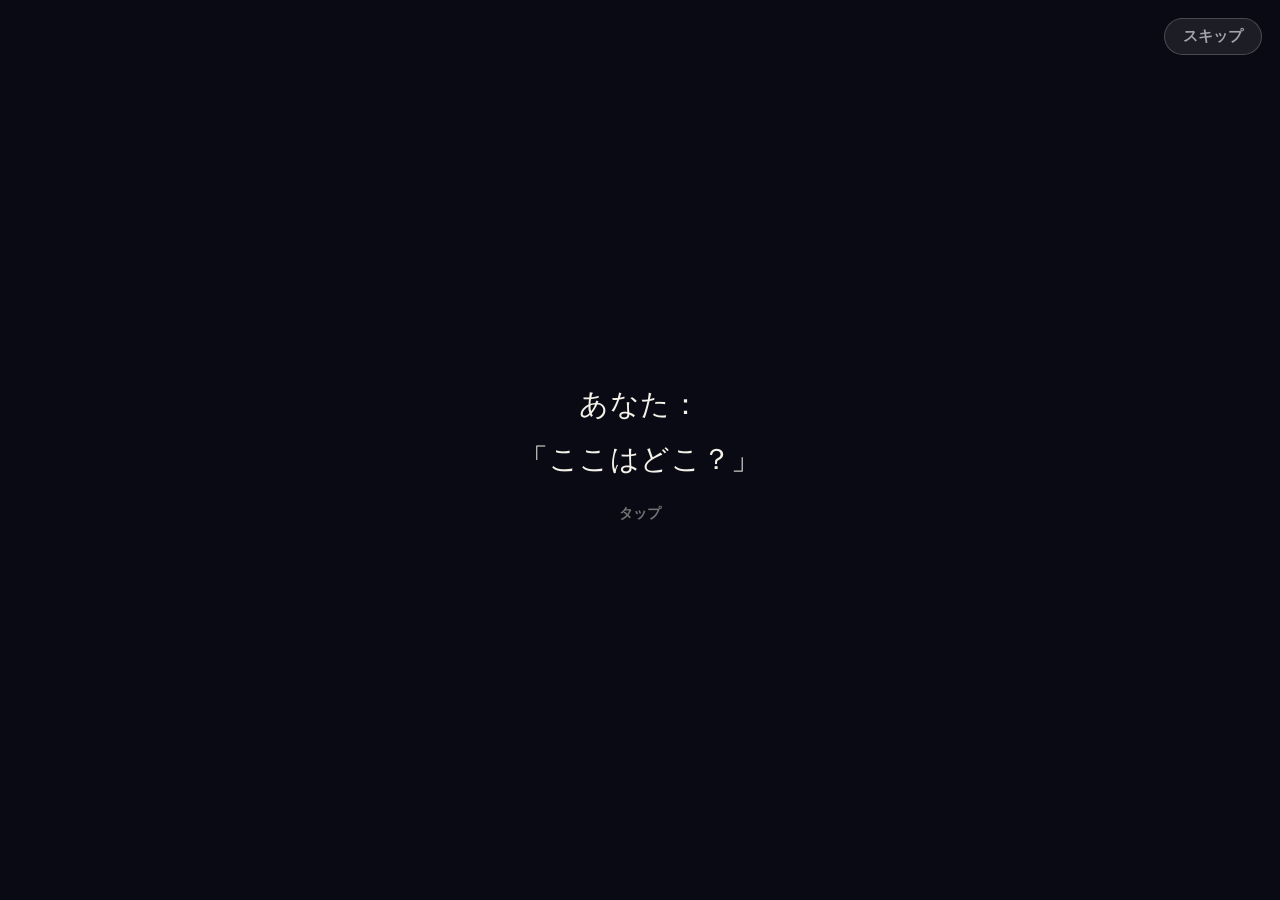
==== commit 62fae82d: "Polish intro and selfie UI" ====
--- a/index.html
+++ b/index.html
@@ -19,7 +19,6 @@
 <div id="phase-intro" class="phase">
   <button id="intro-skip-btn">スキップ</button>
   <div id="intro-tap-zone">
-    <div id="intro-speaker"></div>
     <div id="intro-line"></div>
     <div id="intro-hint">タップ</div>
     <button id="intro-yes-btn" class="btn btn-primary btn-lg intro-control" style="display:none;">はい</button>
--- a/css/styles.css
+++ b/css/styles.css
@@ -139,23 +139,6 @@
   justify-content: center;
   gap: 36px;
   cursor: pointer;
-}
-
-#intro-speaker {
-  align-self: flex-start;
-  min-height: 1.6em;
-  margin: 0 0 -24px 8px;
-  padding: 6px 15px 7px;
-  border: 1px solid rgba(240,214,150,.38);
-  border-radius: 12px 12px 12px 4px;
-  background: rgba(16,22,44,.62);
-  color: rgba(253,246,230,.84);
-  font-size: .86rem;
-  font-weight: 800;
-  letter-spacing: .08em;
-  text-align: left;
-  text-shadow: 0 1px 4px rgba(0,0,0,.55);
-  box-shadow: 0 5px 16px rgba(0,0,0,.22);
 }
 
 #intro-line {
@@ -757,11 +740,11 @@
 
 #selfie-actions {
   display: grid;
-  grid-template-columns: 1fr auto 1fr;
+  grid-template-columns: minmax(0, 1fr) auto minmax(0, 1fr);
   align-items: center;
   gap: 12px;
   width: 100%;
-  max-width: min(520px, 82vw, calc((100dvh - 210px) * .75));
+  max-width: min(540px, calc(100vw - 32px));
 }
 #selfie-actions #retake-btn      { justify-self: start; }
 #selfie-actions #selfie-next-btn { justify-self: end; }
@@ -785,6 +768,18 @@
   #snap-btn {
     width: 72px;
     height: 72px;
+  }
+}
+
+@media (max-width: 420px) {
+  #selfie-actions {
+    gap: 8px;
+    max-width: calc(100vw - 24px);
+  }
+  #selfie-actions .btn {
+    padding-left: 12px;
+    padding-right: 12px;
+    font-size: .95rem;
   }
 }
 
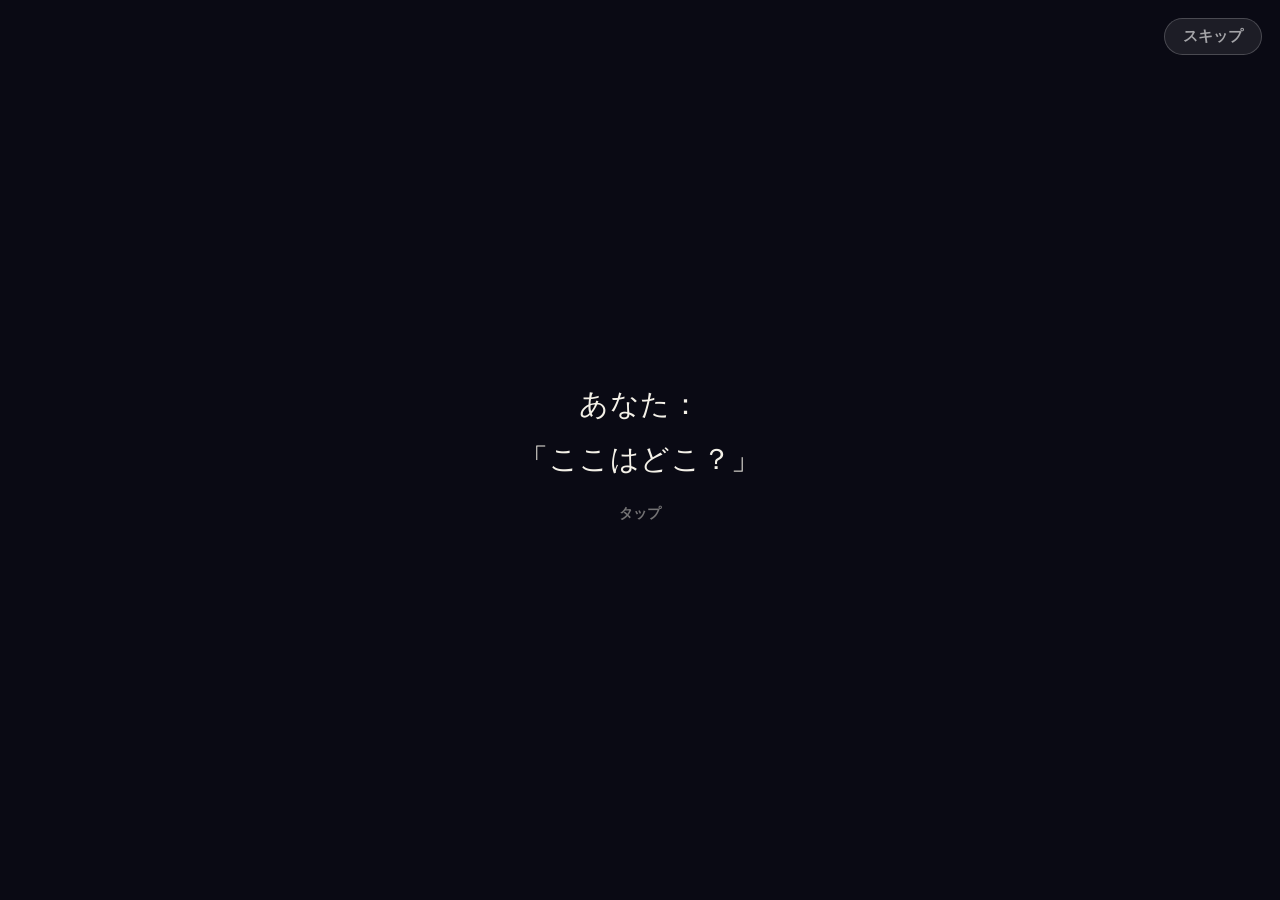
==== commit 8b88f6bb: "Mark completed family conversations" ====
--- a/index.html
+++ b/index.html
@@ -182,6 +182,7 @@
 
 <!-- "Let's talk!" hint bubble — rotates among family portraits on the photo screen -->
 <div id="hint-bubble">💬 はなそう！</div>
+<div id="completion-marks" aria-hidden="true"></div>
 
 <!-- Golden glow + star, anchored over the player's own portrait once every
      family member has been spoken with -->
--- a/css/styles.css
+++ b/css/styles.css
@@ -742,9 +742,9 @@
   display: grid;
   grid-template-columns: minmax(0, 1fr) auto minmax(0, 1fr);
   align-items: center;
-  gap: 12px;
-  width: 100%;
-  max-width: min(540px, calc(100vw - 32px));
+  column-gap: 8px;
+  width: 100%;
+  max-width: min(390px, calc(100vw - 32px));
 }
 #selfie-actions #retake-btn      { justify-self: start; }
 #selfie-actions #selfie-next-btn { justify-self: end; }
@@ -773,7 +773,7 @@
 
 @media (max-width: 420px) {
   #selfie-actions {
-    gap: 8px;
+    column-gap: 6px;
     max-width: calc(100vw - 24px);
   }
   #selfie-actions .btn {
@@ -920,6 +920,27 @@
   50%      { transform: translate(-50%, calc(-100% - 20px)); }
 }
 
+#completion-marks {
+  position: fixed;
+  inset: 0;
+  z-index: 9;
+  pointer-events: none;
+}
+.photo-complete-mark {
+  position: fixed;
+  width: 40px;
+  height: 40px;
+  border-radius: 50%;
+  background: var(--green);
+  color: #fff;
+  display: flex;
+  align-items: center;
+  justify-content: center;
+  box-shadow: 0 3px 10px rgba(0,0,0,.28);
+  transform: translate(-50%, -50%);
+  animation: lineup-pop .35s cubic-bezier(.34,1.56,.64,1) both;
+}
+
 /* ── Player-portrait glow, once every family member has been talked to ──
    JS anchors this over the "me" frame; the star bobs just above it. */
 #me-glow {
@@ -1293,7 +1314,6 @@
   font-weight: 800;
   color: #F0D696;
   letter-spacing: .04em;
-  text-transform: capitalize;
   text-shadow: 0 2px 5px rgba(0,0,0,.6);
   margin-bottom: 8px;
 }
